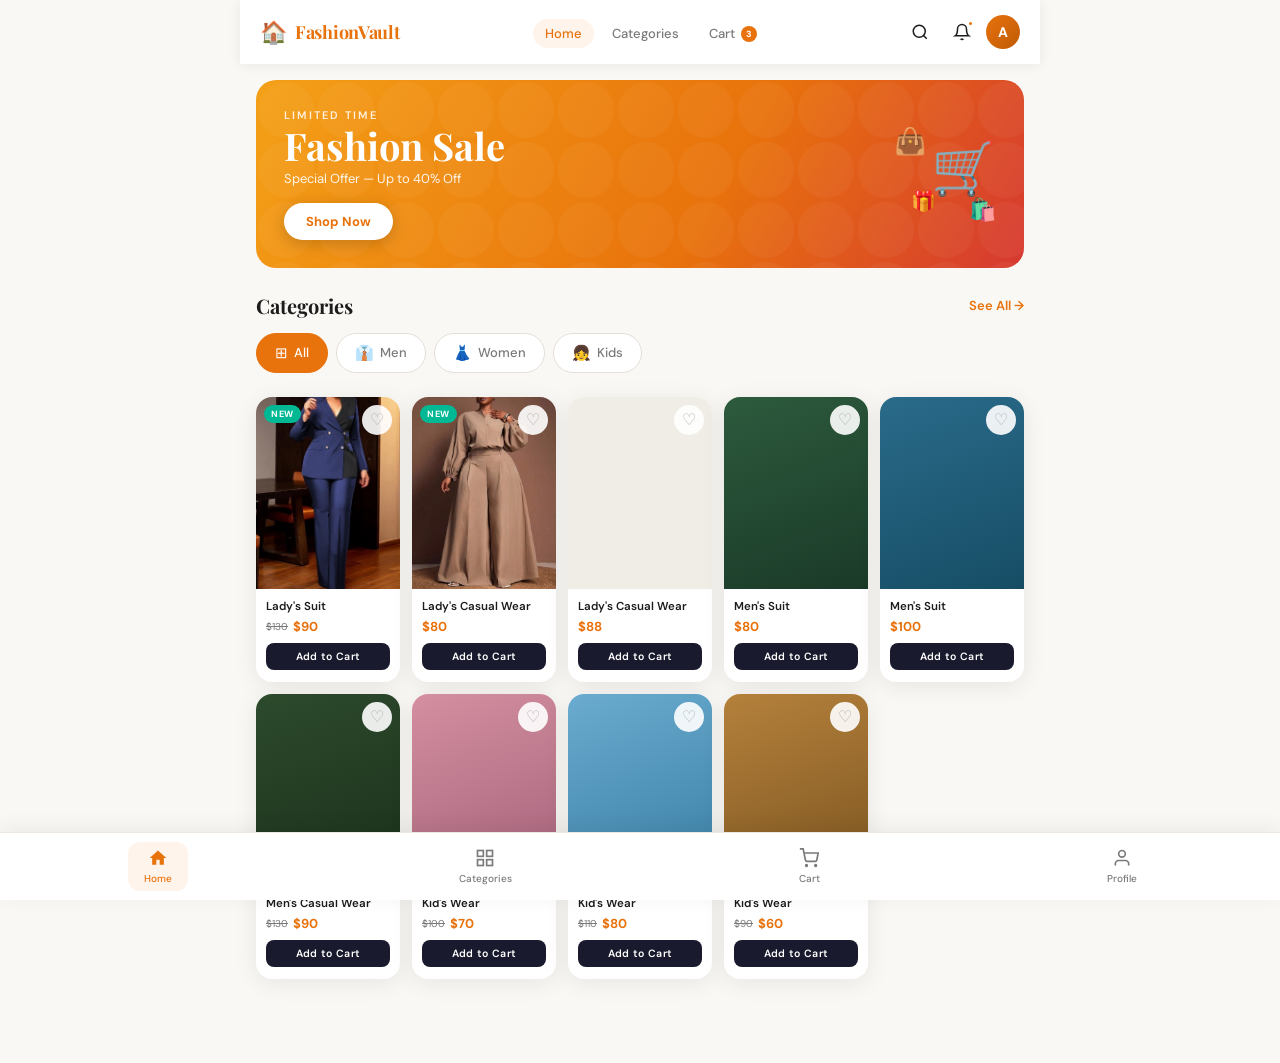
==== index.html @ 40e31886 "Initial commit" ====
<!DOCTYPE html>
<html lang="en">
<head>
  <meta charset="UTF-8" />
  <meta name="viewport" content="width=device-width, initial-scale=1.0" />
  <title>FashionVault – Style Redefined</title>
  <link rel="stylesheet" href="style.css" />
  <link href="https://fonts.googleapis.com/css2?family=Playfair+Display:wght@500;700&family=DM+Sans:wght@300;400;500;600&display=swap" rel="stylesheet" />
</head>
<body>

  <!-- NAV -->
  <nav class="navbar">
    <div class="nav-logo">
      <span class="logo-icon">🏠</span>
      <span class="logo-text">FashionVault</span>
    </div>
    <ul class="nav-links">
      <li><a href="index.html" class="active">Home</a></li>
      <li><a href="categories.html">Categories</a></li>
      <li><a href="#">Cart <span class="cart-badge">3</span></a></li>
    </ul>
    <div class="nav-actions">
      <button class="icon-btn" id="searchToggle" aria-label="Search">
        <svg width="18" height="18" viewBox="0 0 24 24" fill="none" stroke="currentColor" stroke-width="2"><circle cx="11" cy="11" r="8"/><line x1="21" y1="21" x2="16.65" y2="16.65"/></svg>
      </button>
      <button class="icon-btn" aria-label="Notifications">
        <svg width="18" height="18" viewBox="0 0 24 24" fill="none" stroke="currentColor" stroke-width="2"><path d="M18 8A6 6 0 0 0 6 8c0 7-3 9-3 9h18s-3-2-3-9"/><path d="M13.73 21a2 2 0 0 1-3.46 0"/></svg>
        <span class="notif-dot"></span>
      </button>
      <div class="avatar">A</div>
    </div>
  </nav>

  <!-- SEARCH BAR (hidden by default) -->
  <div class="search-bar" id="searchBar">
    <input type="text" placeholder="Search dresses, suits, accessories…" id="searchInput" />
    <button id="searchClose">✕</button>
  </div>

  <!-- HERO BANNER -->
  <section class="hero-banner">
    <div class="hero-content">
      <p class="hero-eyebrow">Limited Time</p>
      <h1 class="hero-title">Fashion Sale</h1>
      <p class="hero-sub">Special Offer — Up to 40% Off</p>
      <button class="btn-primary hero-cta">Shop Now</button>
    </div>
    <div class="hero-illustration">
      <div class="cart-visual">🛒</div>
      <div class="bag bag-1">👜</div>
      <div class="bag bag-2">🛍️</div>
      <div class="bag bag-3">🎁</div>
    </div>
  </section>

  <!-- CATEGORIES FILTER -->
  <section class="categories-section">
    <div class="section-header">
      <h2 class="section-title">Categories</h2>
      <a href="#" class="see-all">See All →</a>
    </div>
    <div class="filter-tabs">
      <button class="tab active" data-filter="all">
        <span class="tab-icon">⊞</span> All
      </button>
      <button class="tab" data-filter="men">
        <span class="tab-icon">👔</span> Men
      </button>
      <button class="tab" data-filter="women">
        <span class="tab-icon">👗</span> Women
      </button>
      <button class="tab" data-filter="kids">
        <span class="tab-icon">👧</span> Kids
      </button>
    </div>
  </section>

  <!-- PRODUCT GRID -->
  <section class="products-section">
    <div class="product-grid" id="productGrid">

      <!-- Women Products -->
      <div class="product-card" data-category="women" data-name="lady's suit">
        <div class="card-img-wrap">
          <span class="badge badge-new">New</span>
          <div class="product-img women-img-1"></div>
          <button class="wishlist-btn" aria-label="Wishlist">♡</button>
        </div>
        <div class="card-info">
          <p class="product-name">Lady's Suit</p>
          <div class="price-row">
            <span class="old-price">$130</span>
            <span class="new-price">$90</span>
          </div>
          <button class="add-cart-btn">Add to Cart</button>
        </div>
      </div>

      <div class="product-card" data-category="women" data-name="lady's casual wear">
        <div class="card-img-wrap">
          <span class="badge badge-new">New</span>
          <div class="product-img women-img-2"></div>
          <button class="wishlist-btn" aria-label="Wishlist">♡</button>
        </div>
        <div class="card-info">
          <p class="product-name">Lady's Casual Wear</p>
          <div class="price-row">
            <span class="new-price">$80</span>
          </div>
          <button class="add-cart-btn">Add to Cart</button>
        </div>
      </div>

      <div class="product-card" data-category="women" data-name="lady's casual wear 2">
        <div class="card-img-wrap">
          <div class="product-img women-img-3"></div>
          <button class="wishlist-btn" aria-label="Wishlist">♡</button>
        </div>
        <div class="card-info">
          <p class="product-name">Lady's Casual Wear</p>
          <div class="price-row">
            <span class="new-price">$88</span>
          </div>
          <button class="add-cart-btn">Add to Cart</button>
        </div>
      </div>

      <!-- Men Products -->
      <div class="product-card" data-category="men" data-name="men's suit">
        <div class="card-img-wrap">
          <div class="product-img men-img-1"></div>
          <button class="wishlist-btn" aria-label="Wishlist">♡</button>
        </div>
        <div class="card-info">
          <p class="product-name">Men's Suit</p>
          <div class="price-row">
            <span class="new-price">$80</span>
          </div>
          <button class="add-cart-btn">Add to Cart</button>
        </div>
      </div>

      <div class="product-card" data-category="men" data-name="men's suit premium">
        <div class="card-img-wrap">
          <div class="product-img men-img-2"></div>
          <button class="wishlist-btn" aria-label="Wishlist">♡</button>
        </div>
        <div class="card-info">
          <p class="product-name">Men's Suit</p>
          <div class="price-row">
            <span class="new-price">$100</span>
          </div>
          <button class="add-cart-btn">Add to Cart</button>
        </div>
      </div>

      <div class="product-card" data-category="men" data-name="men's casual wear">
        <div class="card-img-wrap">
          <div class="product-img men-img-3"></div>
          <button class="wishlist-btn" aria-label="Wishlist">♡</button>
        </div>
        <div class="card-info">
          <p class="product-name">Men's Casual Wear</p>
          <div class="price-row">
            <span class="old-price">$130</span>
            <span class="new-price">$90</span>
          </div>
          <button class="add-cart-btn">Add to Cart</button>
        </div>
      </div>

      <!-- Kids Products -->
      <div class="product-card" data-category="kids" data-name="kid's wear 1">
        <div class="card-img-wrap">
          <div class="product-img kids-img-1"></div>
          <button class="wishlist-btn" aria-label="Wishlist">♡</button>
        </div>
        <div class="card-info">
          <p class="product-name">Kid's Wear</p>
          <div class="price-row">
            <span class="old-price">$100</span>
            <span class="new-price">$70</span>
          </div>
          <button class="add-cart-btn">Add to Cart</button>
        </div>
      </div>

      <div class="product-card" data-category="kids" data-name="kid's wear 2">
        <div class="card-img-wrap">
          <div class="product-img kids-img-2"></div>
          <button class="wishlist-btn" aria-label="Wishlist">♡</button>
        </div>
        <div class="card-info">
          <p class="product-name">Kid's Wear</p>
          <div class="price-row">
            <span class="old-price">$110</span>
            <span class="new-price">$80</span>
          </div>
          <button class="add-cart-btn">Add to Cart</button>
        </div>
      </div>

      <div class="product-card" data-category="kids" data-name="kid's wear 3">
        <div class="card-img-wrap">
          <div class="product-img kids-img-3"></div>
          <button class="wishlist-btn" aria-label="Wishlist">♡</button>
        </div>
        <div class="card-info">
          <p class="product-name">Kid's Wear</p>
          <div class="price-row">
            <span class="old-price">$90</span>
            <span class="new-price">$60</span>
          </div>
          <button class="add-cart-btn">Add to Cart</button>
        </div>
      </div>

    </div>
    <p class="no-results" id="noResults" style="display:none;">No items found in this category.</p>
  </section>

  <!-- TOAST NOTIFICATION -->
  <div class="toast" id="toast"></div>

  <!-- BOTTOM NAV (mobile) -->
  <nav class="bottom-nav">
    <a href="#" class="bottom-nav-item active">
      <svg width="20" height="20" viewBox="0 0 24 24" fill="currentColor"><path d="M10 20v-6h4v6h5v-8h3L12 3 2 12h3v8z"/></svg>
      <span>Home</span>
    </a>
    <a href="#" class="bottom-nav-item">
      <svg width="20" height="20" viewBox="0 0 24 24" fill="none" stroke="currentColor" stroke-width="2"><rect x="3" y="3" width="7" height="7"/><rect x="14" y="3" width="7" height="7"/><rect x="3" y="14" width="7" height="7"/><rect x="14" y="14" width="7" height="7"/></svg>
      <span>Categories</span>
    </a>
    <a href="#" class="bottom-nav-item">
      <svg width="20" height="20" viewBox="0 0 24 24" fill="none" stroke="currentColor" stroke-width="2"><circle cx="9" cy="21" r="1"/><circle cx="20" cy="21" r="1"/><path d="M1 1h4l2.68 13.39a2 2 0 0 0 2 1.61h9.72a2 2 0 0 0 2-1.61L23 6H6"/></svg>
      <span>Cart</span>
    </a>
    <a href="#" class="bottom-nav-item">
      <svg width="20" height="20" viewBox="0 0 24 24" fill="none" stroke="currentColor" stroke-width="2"><path d="M20 21v-2a4 4 0 0 0-4-4H8a4 4 0 0 0-4 4v2"/><circle cx="12" cy="7" r="4"/></svg>
      <span>Profile</span>
    </a>
  </nav>

  <script src="index.js"></script>
</body>
</html>
---- style.css ----
/* ============================================================
   FASHION VAULT — style.css
   Aesthetic: warm editorial luxury × mobile-first
   ============================================================ */

/* ---------- RESET & VARIABLES ---------- */
*, *::before, *::after { box-sizing: border-box; margin: 0; padding: 0; }

:root {
  --clr-bg:        #faf8f5;
  --clr-surface:   #ffffff;
  --clr-primary:   #e8720c;   /* burnt orange */
  --clr-primary-dk:#bf5b07;
  --clr-accent:    #1a1a2e;   /* deep navy */
  --clr-text:      #1c1c1c;
  --clr-muted:     #7a7a7a;
  --clr-sale:      #d63031;
  --clr-tag-new:   #00b894;
  --radius-card:   16px;
  --radius-btn:    50px;
  --shadow-card:   0 4px 24px rgba(0,0,0,0.08);
  --shadow-hover:  0 12px 40px rgba(0,0,0,0.15);
  --font-display:  'Playfair Display', serif;
  --font-body:     'DM Sans', sans-serif;
  --nav-h:         64px;
  --bottom-nav-h:  68px;
  --transition:    0.25s cubic-bezier(0.4, 0, 0.2, 1);
}

html { scroll-behavior: smooth; }

body {
  font-family: var(--font-body);
  background: var(--clr-bg);
  color: var(--clr-text);
  padding-bottom: var(--bottom-nav-h);
  min-height: 100vh;
  overflow-x: hidden;
}

/* ---------- NAVBAR ---------- */
.navbar {
  position: sticky;
  top: 0;
  z-index: 100;
  height: var(--nav-h);
  background: var(--clr-surface);
  display: flex;
  align-items: center;
  padding: 0 20px;
  gap: 16px;
  box-shadow: 0 1px 12px rgba(0,0,0,0.07);
}

.nav-logo {
  display: flex;
  align-items: center;
  gap: 8px;
  flex-shrink: 0;
}
.logo-icon { font-size: 22px; }
.logo-text {
  font-family: var(--font-display);
  font-size: 18px;
  font-weight: 700;
  color: var(--clr-primary);
  letter-spacing: -0.3px;
}

.nav-links {
  display: flex;
  list-style: none;
  gap: 6px;
  flex: 1;
  justify-content: center;
}
.nav-links a {
  text-decoration: none;
  font-size: 13px;
  font-weight: 500;
  color: var(--clr-muted);
  padding: 6px 12px;
  border-radius: var(--radius-btn);
  transition: var(--transition);
  position: relative;
}
.nav-links a.active,
.nav-links a:hover { color: var(--clr-primary); background: #fff4ec; }

.cart-badge {
  display: inline-flex;
  align-items: center;
  justify-content: center;
  background: var(--clr-primary);
  color: #fff;
  font-size: 9px;
  font-weight: 700;
  width: 16px; height: 16px;
  border-radius: 50%;
  margin-left: 3px;
  vertical-align: middle;
}

.nav-actions { display: flex; align-items: center; gap: 6px; }

.icon-btn {
  background: none;
  border: none;
  cursor: pointer;
  width: 36px; height: 36px;
  border-radius: 50%;
  display: grid;
  place-items: center;
  color: var(--clr-text);
  transition: var(--transition);
  position: relative;
}
.icon-btn:hover { background: #f0f0f0; }

.notif-dot {
  position: absolute;
  top: 6px; right: 6px;
  width: 7px; height: 7px;
  border-radius: 50%;
  background: var(--clr-primary);
  border: 2px solid #fff;
}

.avatar {
  width: 34px; height: 34px;
  border-radius: 50%;
  background: linear-gradient(135deg, var(--clr-primary), var(--clr-primary-dk));
  color: #fff;
  display: grid;
  place-items: center;
  font-weight: 700;
  font-size: 14px;
  cursor: pointer;
  flex-shrink: 0;
}

/* ---------- SEARCH BAR ---------- */
.search-bar {
  display: none;
  align-items: center;
  gap: 10px;
  padding: 12px 20px;
  background: var(--clr-surface);
  border-bottom: 1px solid #f0ece6;
  animation: slideDown 0.2s ease;
}
.search-bar.open { display: flex; }

@keyframes slideDown {
  from { transform: translateY(-100%); opacity: 0; }
  to   { transform: translateY(0);     opacity: 1; }
}

.search-bar input {
  flex: 1;
  border: 1.5px solid #e0dbd3;
  border-radius: var(--radius-btn);
  padding: 10px 18px;
  font-family: var(--font-body);
  font-size: 14px;
  outline: none;
  background: var(--clr-bg);
  transition: var(--transition);
}
.search-bar input:focus { border-color: var(--clr-primary); }
#searchClose {
  background: none; border: none;
  font-size: 18px; cursor: pointer;
  color: var(--clr-muted);
}

/* ---------- HERO BANNER ---------- */
.hero-banner {
  margin: 16px 16px 0;
  border-radius: 20px;
  background: linear-gradient(120deg, #f4a017 0%, #e8720c 60%, #d63931 100%);
  display: flex;
  align-items: center;
  justify-content: space-between;
  padding: 28px 28px 28px 28px;
  min-height: 160px;
  overflow: hidden;
  position: relative;
}
.hero-banner::before {
  content: '';
  position: absolute;
  inset: 0;
  background: url("data:image/svg+xml,%3Csvg width='60' height='60' viewBox='0 0 60 60' xmlns='http://www.w3.org/2000/svg'%3E%3Cg fill='none' fill-rule='evenodd'%3E%3Cg fill='%23ffffff' fill-opacity='0.04'%3E%3Ccircle cx='30' cy='30' r='28'/%3E%3C/g%3E%3C/g%3E%3C/svg%3E");
}

.hero-content { position: relative; z-index: 1; }
.hero-eyebrow {
  font-size: 11px;
  font-weight: 600;
  text-transform: uppercase;
  letter-spacing: 2px;
  color: rgba(255,255,255,0.85);
  margin-bottom: 4px;
}
.hero-title {
  font-family: var(--font-display);
  font-size: 32px;
  font-weight: 700;
  color: #fff;
  line-height: 1.05;
  margin-bottom: 4px;
}
.hero-sub {
  font-size: 13px;
  color: rgba(255,255,255,0.9);
  margin-bottom: 16px;
}
.btn-primary {
  background: #fff;
  color: var(--clr-primary);
  border: none;
  border-radius: var(--radius-btn);
  padding: 10px 22px;
  font-family: var(--font-body);
  font-size: 13px;
  font-weight: 700;
  cursor: pointer;
  transition: var(--transition);
  box-shadow: 0 4px 16px rgba(0,0,0,0.18);
}
.btn-primary:hover { transform: translateY(-2px); box-shadow: 0 8px 24px rgba(0,0,0,0.2); }
.btn-primary:active { transform: translateY(0); }

.hero-illustration {
  position: relative;
  width: 120px;
  height: 100px;
  flex-shrink: 0;
}
.cart-visual, .bag {
  position: absolute;
  font-size: 36px;
  animation: float 3s ease-in-out infinite;
}
.cart-visual { right: 0; top: 10px; font-size: 52px; }
.bag-1 { right: 70px; top: 0; font-size: 26px; animation-delay: -0.8s; }
.bag-2 { right: 0; bottom: 0; font-size: 22px; animation-delay: -1.5s; }
.bag-3 { right: 60px; bottom: 10px; font-size: 20px; animation-delay: -2.2s; }

@keyframes float {
  0%, 100% { transform: translateY(0px); }
  50%       { transform: translateY(-8px); }
}

/* ---------- CATEGORIES SECTION ---------- */
.categories-section { padding: 24px 16px 8px; }

.section-header {
  display: flex;
  justify-content: space-between;
  align-items: center;
  margin-bottom: 14px;
}
.section-title {
  font-family: var(--font-display);
  font-size: 20px;
  font-weight: 700;
  color: var(--clr-text);
}
.see-all {
  font-size: 13px;
  font-weight: 600;
  color: var(--clr-primary);
  text-decoration: none;
  transition: var(--transition);
}
.see-all:hover { gap: 6px; }

.filter-tabs {
  display: flex;
  gap: 8px;
  overflow-x: auto;
  padding-bottom: 4px;
  scrollbar-width: none;
}
.filter-tabs::-webkit-scrollbar { display: none; }

.tab {
  display: flex;
  align-items: center;
  gap: 6px;
  padding: 9px 18px;
  border-radius: var(--radius-btn);
  border: 1.5px solid #e4dfd7;
  background: var(--clr-surface);
  font-family: var(--font-body);
  font-size: 13px;
  font-weight: 500;
  color: var(--clr-muted);
  cursor: pointer;
  white-space: nowrap;
  transition: var(--transition);
}
.tab:hover { border-color: var(--clr-primary); color: var(--clr-primary); }
.tab.active {
  background: var(--clr-primary);
  border-color: var(--clr-primary);
  color: #fff;
}
.tab-icon { font-size: 15px; }

/* ---------- PRODUCT GRID ---------- */
.products-section { padding: 12px 16px 16px; }

.product-grid {
  display: grid;
  grid-template-columns: repeat(3, 1fr);
  gap: 12px;
}

/* Card */
.product-card {
  background: var(--clr-surface);
  border-radius: var(--radius-card);
  overflow: hidden;
  box-shadow: var(--shadow-card);
  transition: var(--transition);
  animation: fadeUp 0.4s ease both;
}
.product-card:hover {
  transform: translateY(-4px);
  box-shadow: var(--shadow-hover);
}

@keyframes fadeUp {
  from { opacity: 0; transform: translateY(20px); }
  to   { opacity: 1; transform: translateY(0); }
}

/* Stagger animation delays */
.product-card:nth-child(1) { animation-delay: 0.05s; }
.product-card:nth-child(2) { animation-delay: 0.10s; }
.product-card:nth-child(3) { animation-delay: 0.15s; }
.product-card:nth-child(4) { animation-delay: 0.20s; }
.product-card:nth-child(5) { animation-delay: 0.25s; }
.product-card:nth-child(6) { animation-delay: 0.30s; }
.product-card:nth-child(7) { animation-delay: 0.35s; }
.product-card:nth-child(8) { animation-delay: 0.40s; }
.product-card:nth-child(9) { animation-delay: 0.45s; }

.card-img-wrap {
  position: relative;
  aspect-ratio: 3/4;
  overflow: hidden;
  background: #f0ece6;
}

.product-img {
  width: 100%;
  height: 100%;
  object-fit: cover;
  transition: transform 0.4s ease;
  background-size: cover;
  background-position: center;
}
.product-card:hover .product-img { transform: scale(1.06); }

/* Placeholder image colours per category */
.women-img-1 { 
  background-image: url('./IMAGES/download\ \(29\).jpeg');
 }
.women-img-2 { 
  background-image: url('./IMAGES/download\ \(25\).jpeg');
 }
.women-img-3 { 
  background-image: url('/IMAGES/EMERY\ ROSE\ 2pcs\ Plus\ Size\ Casual\ Solid\ Dark\ Brown\ Set\,\ Suitable\ For\ Summer\ _\ SHEIN\ USA.jpeg');
}
.men-img-1   { background: linear-gradient(160deg, #2d5a3d 0%, #1a3a28 100%); }
.men-img-2   { background: linear-gradient(160deg, #2a6b8a 0%, #164d65 100%); }
.men-img-3   { background: linear-gradient(160deg, #2d4a2d 0%, #1a301a 100%); }
.kids-img-1  { background: linear-gradient(160deg, #d48fa0 0%, #a5627a 100%); }
.kids-img-2  { background: linear-gradient(160deg, #6aabcf 0%, #3a7fa5 100%); }
.kids-img-3  { background: linear-gradient(160deg, #b5813c 0%, #7c5520 100%); }

.badge {
  position: absolute;
  top: 8px; left: 8px;
  font-size: 9px;
  font-weight: 700;
  text-transform: uppercase;
  letter-spacing: 0.5px;
  padding: 3px 7px;
  border-radius: var(--radius-btn);
  z-index: 2;
}
.badge-new { background: var(--clr-tag-new); color: #fff; }
.badge-sale { background: var(--clr-sale); color: #fff; }

.wishlist-btn {
  position: absolute;
  top: 8px; right: 8px;
  width: 30px; height: 30px;
  border-radius: 50%;
  background: rgba(255,255,255,0.9);
  border: none;
  font-size: 16px;
  cursor: pointer;
  display: grid;
  place-items: center;
  transition: var(--transition);
  z-index: 2;
  color: #aaa;
}
.wishlist-btn:hover, .wishlist-btn.active {
  color: #e84393;
  background: #fff;
  transform: scale(1.1);
}
.wishlist-btn.active { color: #e84393; }

.card-info {
  padding: 10px 10px 12px;
}
.product-name {
  font-size: 11.5px;
  font-weight: 600;
  color: var(--clr-text);
  margin-bottom: 4px;
  white-space: nowrap;
  overflow: hidden;
  text-overflow: ellipsis;
}
.price-row {
  display: flex;
  align-items: center;
  gap: 5px;
  margin-bottom: 8px;
}
.old-price {
  font-size: 10px;
  color: var(--clr-muted);
  text-decoration: line-through;
}
.new-price {
  font-size: 13px;
  font-weight: 700;
  color: var(--clr-primary);
}

.add-cart-btn {
  width: 100%;
  padding: 7px 0;
  background: var(--clr-accent);
  color: #fff;
  border: none;
  border-radius: 8px;
  font-family: var(--font-body);
  font-size: 10.5px;
  font-weight: 600;
  cursor: pointer;
  transition: var(--transition);
  letter-spacing: 0.3px;
}
.add-cart-btn:hover { background: var(--clr-primary); }
.add-cart-btn:active { transform: scale(0.97); }

/* ---------- NO RESULTS ---------- */
.no-results {
  text-align: center;
  padding: 40px;
  color: var(--clr-muted);
  font-size: 15px;
}

/* ---------- TOAST ---------- */
.toast {
  position: fixed;
  bottom: calc(var(--bottom-nav-h) + 16px);
  left: 50%;
  transform: translateX(-50%) translateY(20px);
  background: var(--clr-accent);
  color: #fff;
  padding: 12px 24px;
  border-radius: var(--radius-btn);
  font-size: 13px;
  font-weight: 500;
  opacity: 0;
  pointer-events: none;
  transition: opacity 0.3s ease, transform 0.3s ease;
  white-space: nowrap;
  z-index: 999;
  box-shadow: 0 4px 20px rgba(0,0,0,0.2);
}
.toast.show {
  opacity: 1;
  transform: translateX(-50%) translateY(0);
}

/* ---------- BOTTOM NAV ---------- */
.bottom-nav {
  position: fixed;
  bottom: 0; left: 0; right: 0;
  height: var(--bottom-nav-h);
  background: var(--clr-surface);
  display: flex;
  align-items: center;
  justify-content: space-around;
  border-top: 1px solid #ede8e1;
  box-shadow: 0 -4px 20px rgba(0,0,0,0.06);
  z-index: 100;
}
.bottom-nav-item {
  display: flex;
  flex-direction: column;
  align-items: center;
  gap: 4px;
  text-decoration: none;
  color: var(--clr-muted);
  font-size: 10px;
  font-weight: 500;
  transition: var(--transition);
  padding: 6px 16px;
  border-radius: 12px;
}
.bottom-nav-item:hover, .bottom-nav-item.active {
  color: var(--clr-primary);
  background: #fff4ec;
}

/* ---------- RESPONSIVE ---------- */
@media (max-width: 400px) {
  .product-grid { grid-template-columns: repeat(2, 1fr); }
  .nav-links { display: none; }
  .hero-title { font-size: 26px; }
}

@media (min-width: 640px) {
  .product-grid { grid-template-columns: repeat(4, 1fr); }
  .hero-title { font-size: 38px; }
}

@media (min-width: 900px) {
  .product-grid { grid-template-columns: repeat(5, 1fr); }
  body { max-width: 800px; margin: 0 auto; }
}
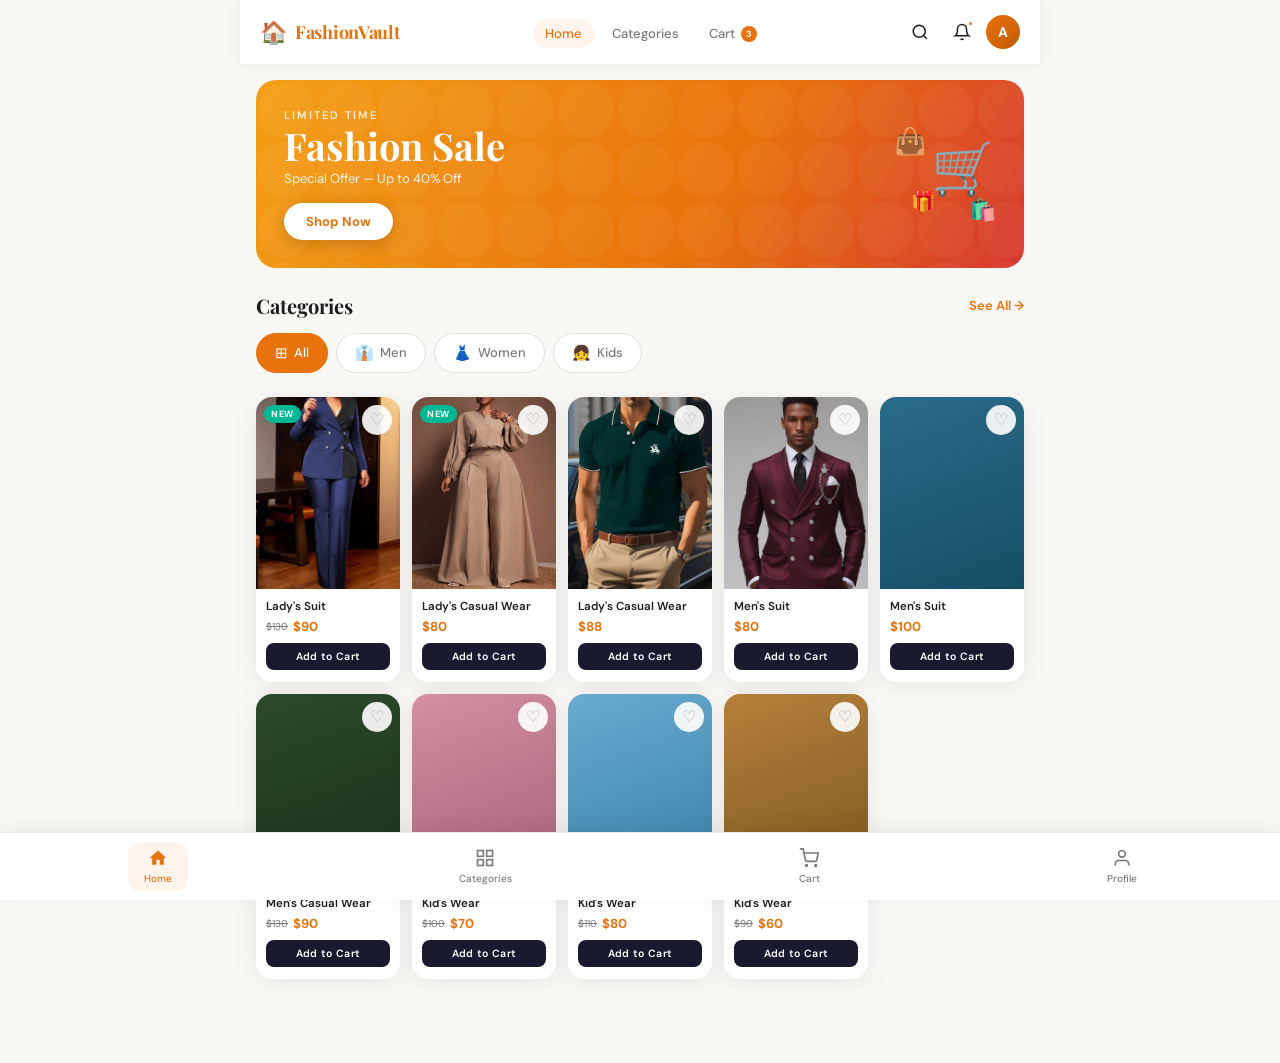
==== commit 51feaf71: "mobile navs connect" ====
--- a/index.html
+++ b/index.html
@@ -225,19 +225,19 @@
 
   <!-- BOTTOM NAV (mobile) -->
   <nav class="bottom-nav">
-    <a href="#" class="bottom-nav-item active">
+    <a href="index.html" class="bottom-nav-item active">
       <svg width="20" height="20" viewBox="0 0 24 24" fill="currentColor"><path d="M10 20v-6h4v6h5v-8h3L12 3 2 12h3v8z"/></svg>
       <span>Home</span>
     </a>
-    <a href="#" class="bottom-nav-item">
+    <a href="categories.html" class="bottom-nav-item">
       <svg width="20" height="20" viewBox="0 0 24 24" fill="none" stroke="currentColor" stroke-width="2"><rect x="3" y="3" width="7" height="7"/><rect x="14" y="3" width="7" height="7"/><rect x="3" y="14" width="7" height="7"/><rect x="14" y="14" width="7" height="7"/></svg>
       <span>Categories</span>
     </a>
-    <a href="#" class="bottom-nav-item">
+    <a href="cart.html" class="bottom-nav-item">
       <svg width="20" height="20" viewBox="0 0 24 24" fill="none" stroke="currentColor" stroke-width="2"><circle cx="9" cy="21" r="1"/><circle cx="20" cy="21" r="1"/><path d="M1 1h4l2.68 13.39a2 2 0 0 0 2 1.61h9.72a2 2 0 0 0 2-1.61L23 6H6"/></svg>
       <span>Cart</span>
     </a>
-    <a href="#" class="bottom-nav-item">
+    <a href="profile.html" class="bottom-nav-item">
       <svg width="20" height="20" viewBox="0 0 24 24" fill="none" stroke="currentColor" stroke-width="2"><path d="M20 21v-2a4 4 0 0 0-4-4H8a4 4 0 0 0-4 4v2"/><circle cx="12" cy="7" r="4"/></svg>
       <span>Profile</span>
     </a>
--- a/style.css
+++ b/style.css
@@ -374,9 +374,11 @@
   background-image: url('./IMAGES/download\ \(25\).jpeg');
  }
 .women-img-3 { 
-  background-image: url('/IMAGES/EMERY\ ROSE\ 2pcs\ Plus\ Size\ Casual\ Solid\ Dark\ Brown\ Set\,\ Suitable\ For\ Summer\ _\ SHEIN\ USA.jpeg');
-}
-.men-img-1   { background: linear-gradient(160deg, #2d5a3d 0%, #1a3a28 100%); }
+  background-image: url('/IMAGES/20.jpeg');
+}
+.men-img-1   {
+  background-image: url('./IMAGES/download\ \(28\).jpeg');
+ }
 .men-img-2   { background: linear-gradient(160deg, #2a6b8a 0%, #164d65 100%); }
 .men-img-3   { background: linear-gradient(160deg, #2d4a2d 0%, #1a301a 100%); }
 .kids-img-1  { background: linear-gradient(160deg, #d48fa0 0%, #a5627a 100%); }
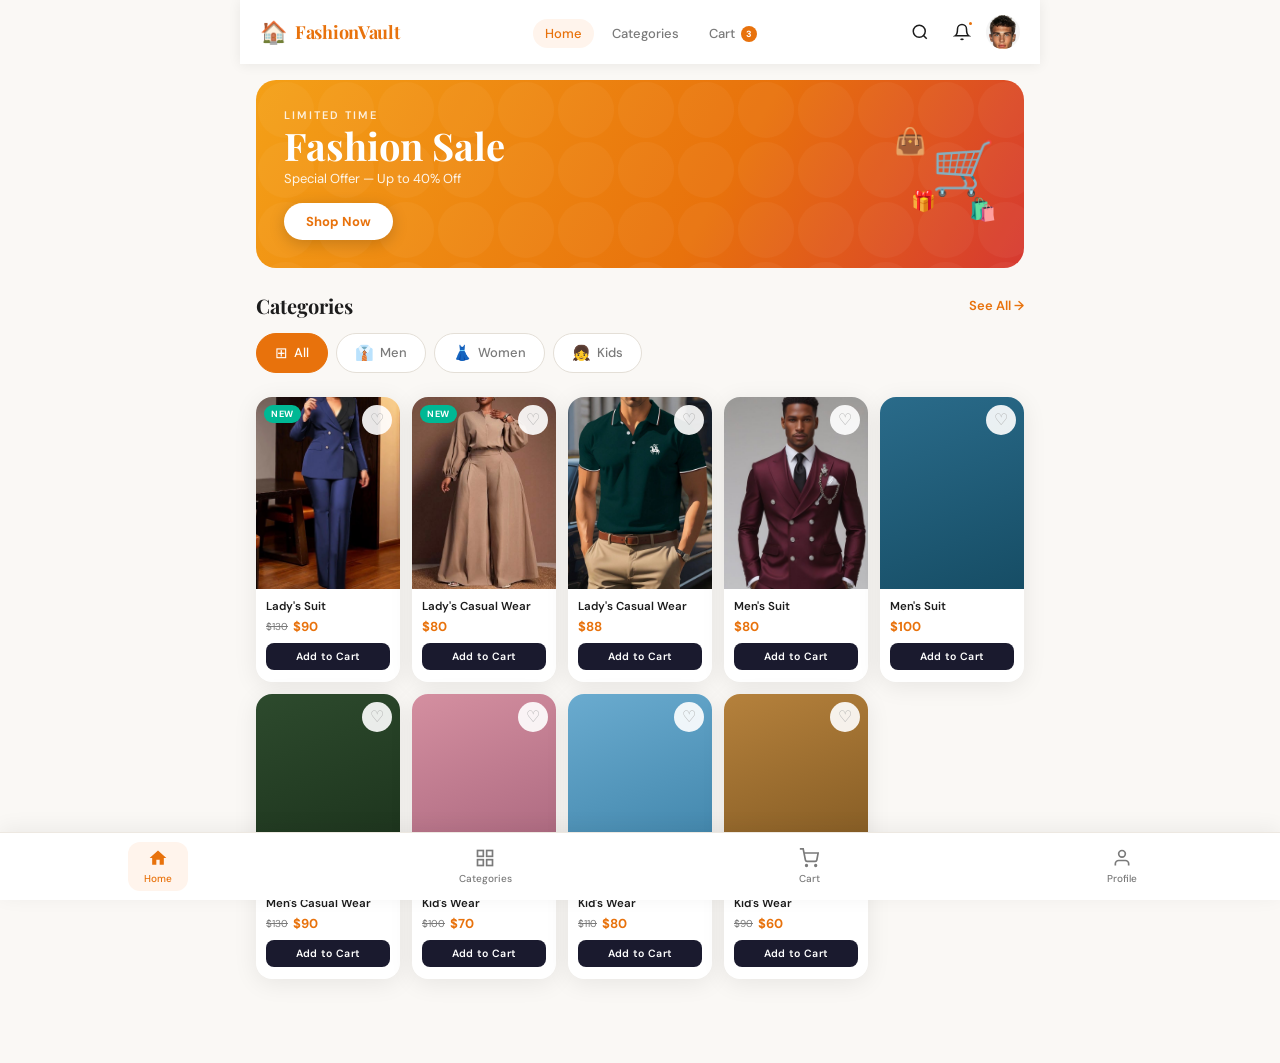
==== commit b284d05d: "profile pages creation" ====
--- a/index.html
+++ b/index.html
@@ -18,7 +18,7 @@
     <ul class="nav-links">
       <li><a href="index.html" class="active">Home</a></li>
       <li><a href="categories.html">Categories</a></li>
-      <li><a href="#">Cart <span class="cart-badge">3</span></a></li>
+      <li><a href="cart.html">Cart <span class="cart-badge">3</span></a></li>
     </ul>
     <div class="nav-actions">
       <button class="icon-btn" id="searchToggle" aria-label="Search">
@@ -28,7 +28,9 @@
         <svg width="18" height="18" viewBox="0 0 24 24" fill="none" stroke="currentColor" stroke-width="2"><path d="M18 8A6 6 0 0 0 6 8c0 7-3 9-3 9h18s-3-2-3-9"/><path d="M13.73 21a2 2 0 0 1-3.46 0"/></svg>
         <span class="notif-dot"></span>
       </button>
-      <div class="avatar">A</div>
+      <a href="profile.html" class="avatar" aria-label="Profile">
+        <img src="IMAGES/download (39).jpeg" alt="Profile" />
+      </a>
     </div>
   </nav>
 
--- a/style.css
+++ b/style.css
@@ -129,6 +129,7 @@
 .avatar {
   width: 34px; height: 34px;
   border-radius: 50%;
+  overflow: hidden;
   background: linear-gradient(135deg, var(--clr-primary), var(--clr-primary-dk));
   color: #fff;
   display: grid;
@@ -137,6 +138,12 @@
   font-size: 14px;
   cursor: pointer;
   flex-shrink: 0;
+}
+.avatar img {
+  width: 100%;
+  height: 100%;
+  object-fit: cover;
+  display: block;
 }
 
 /* ---------- SEARCH BAR ---------- */
